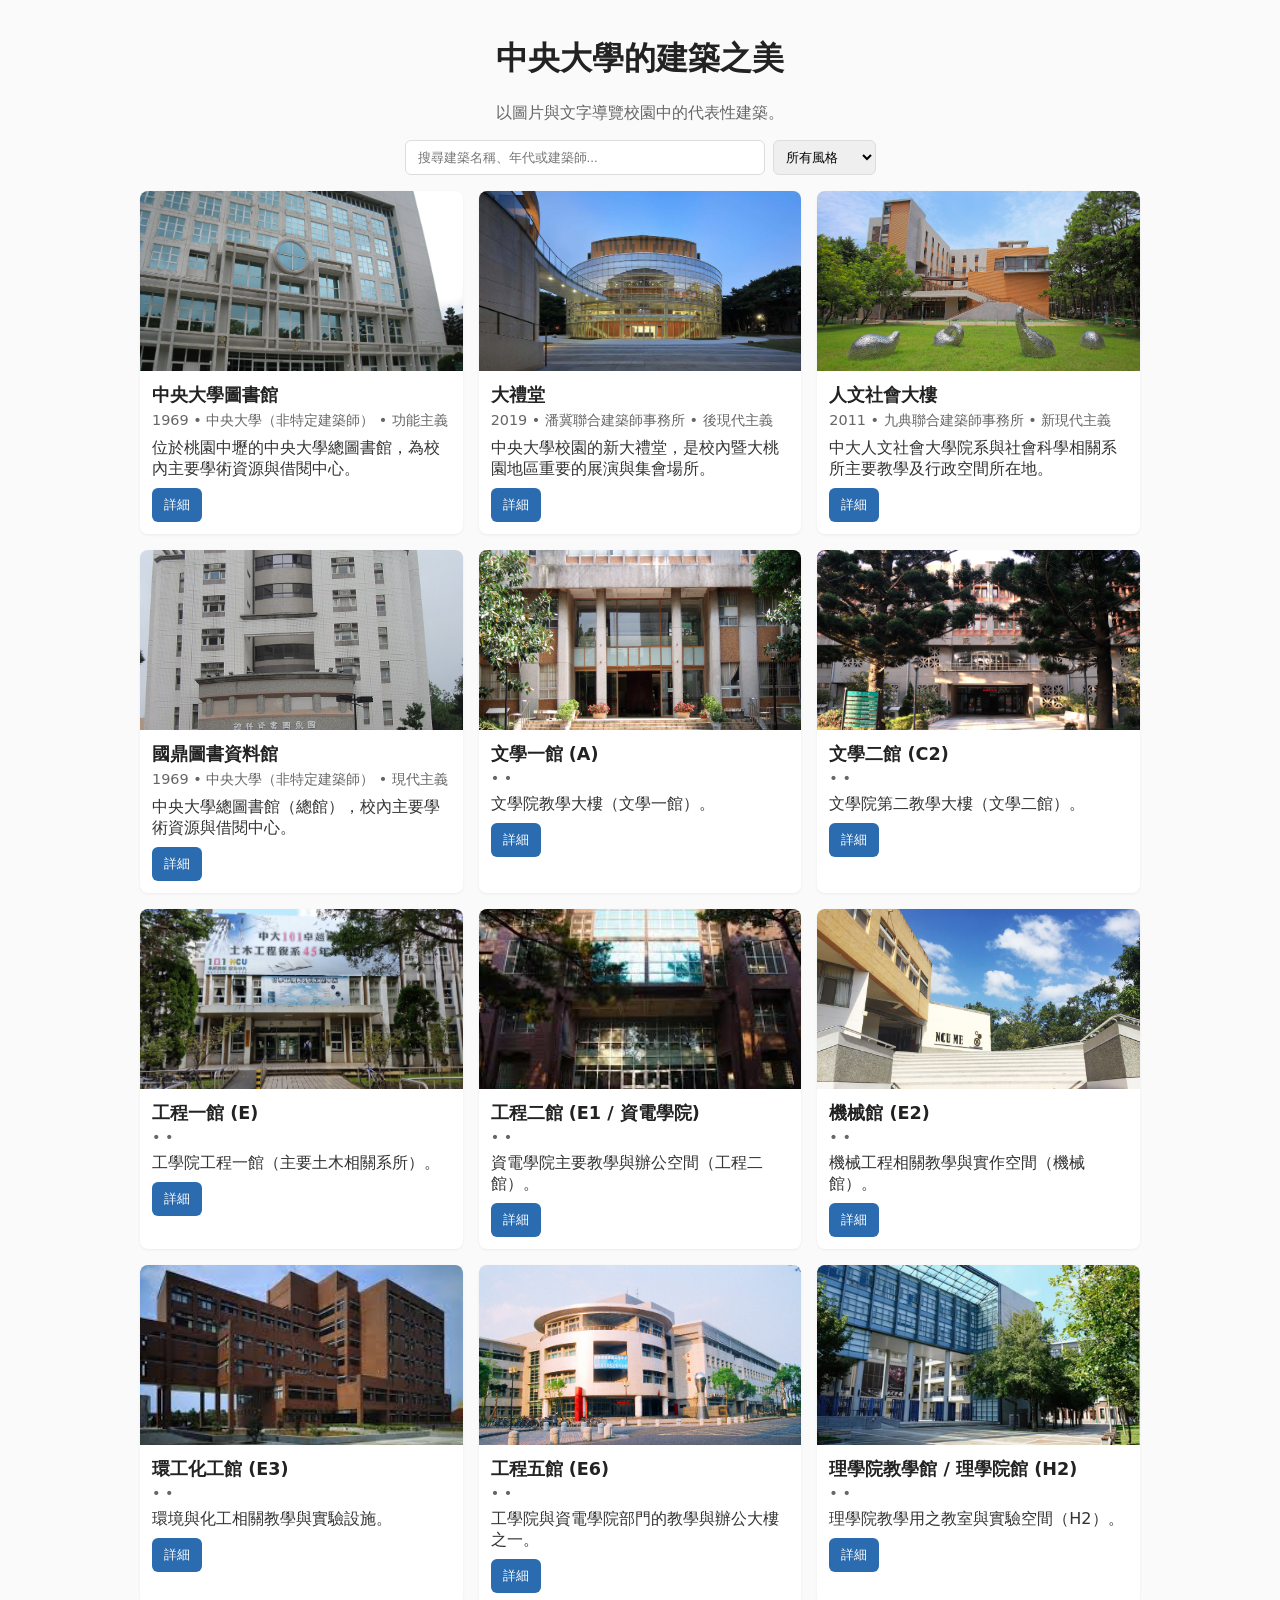
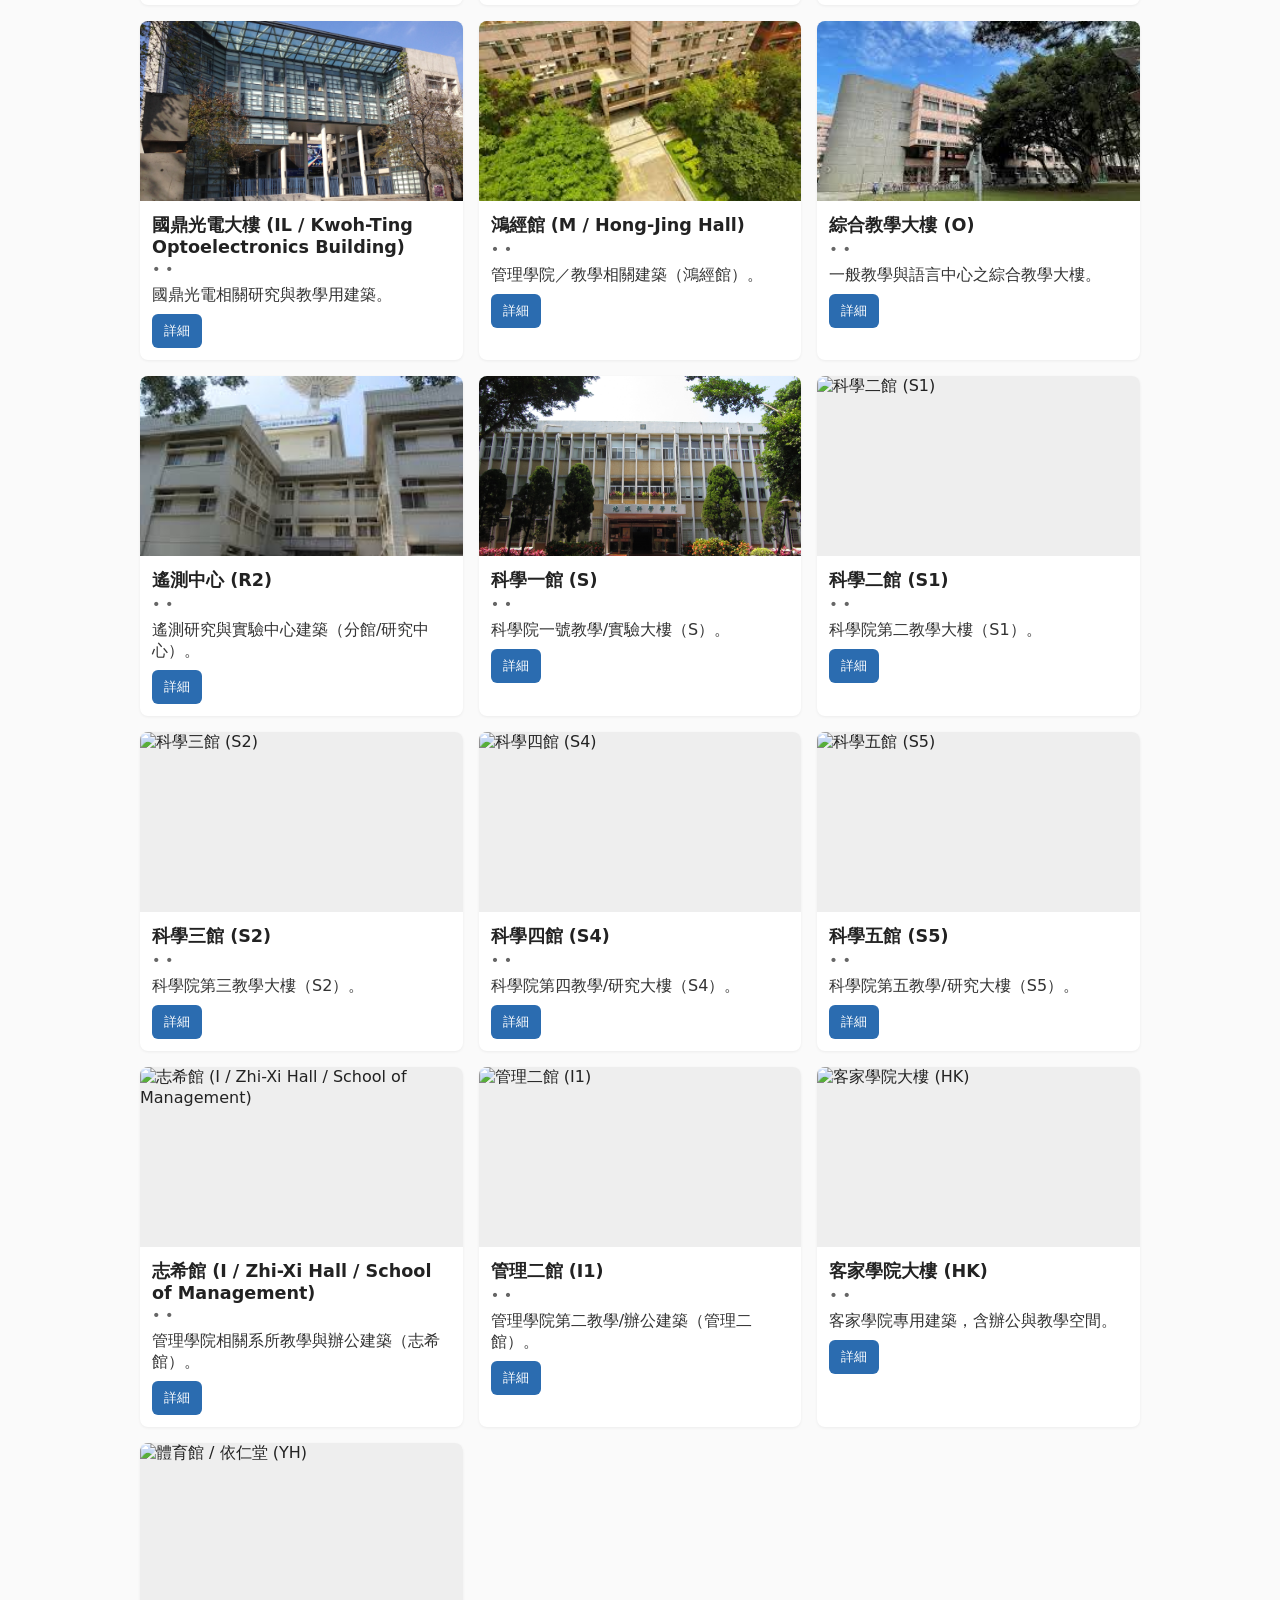
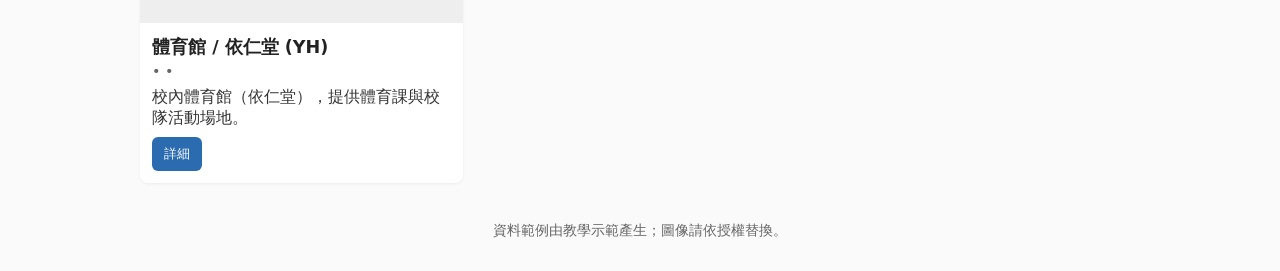
==== generation_final/index.html @ a64202fa "Add files via upload" ====
<!DOCTYPE html>
<html lang="zh-Hant">
<head>
  <meta charset="utf-8" />
  <meta name="viewport" content="width=device-width,initial-scale=1" />
  <title>中央大學的建築之美</title>
  <link rel="stylesheet" href="styles.css" />
</head>
<body>
  <header>
    <h1>中央大學的建築之美</h1>
    <p class="subtitle">以圖片與文字導覽校園中的代表性建築。</p>
    <div class="controls">
      <input id="search" type="search" placeholder="搜尋建築名稱、年代或建築師..." />
      <select id="filter-style">
        <option value="">所有風格</option>
      </select>
    </div>
  </header>

  <main>
    <section id="gallery" class="grid"></section>

    <section id="detail" class="detail hidden">
      <button id="back">← 返回列表</button>
      <div id="detail-content"></div>
    </section>
  </main>

  <footer>
    <p>資料範例由教學示範產生；圖像請依授權替換。</p>
  </footer>

  <script>
    let buildings = [];

    async function loadData() {
      const res = await fetch('data/buildings.json');
      buildings = await res.json();
      populateStyleFilter();
      renderList(buildings);
      const hash = location.hash.slice(1);
      if (hash) showDetailById(Number(hash));
    }

    function populateStyleFilter() {
      const styles = Array.from(new Set(buildings.map(b => b.style))).filter(Boolean);
      const sel = document.getElementById('filter-style');
      styles.forEach(s => {
        const opt = document.createElement('option');
        opt.value = s;
        opt.textContent = s;
        sel.appendChild(opt);
      });
    }

    function renderList(items) {
      const g = document.getElementById('gallery');
      g.innerHTML = '';
      items.forEach(b => {
        const card = document.createElement('article');
        card.className = 'card';

        // 圖片（lazy load 使用 data-src）
        const img = document.createElement('img');
        img.className = 'lazy';
        img.alt = b.name || '';
        img.dataset.src = b.image || ''; // 寫入 data-src 讓 lazy loader 取用
        img.style.background = '#eee';

        // 內容區
        const body = document.createElement('div');
        body.className = 'card-body';

        const h2 = document.createElement('h2');
        h2.textContent = b.name || '';

        const meta = document.createElement('p');
        meta.className = 'meta';
        meta.textContent = `${b.year || ''} • ${b.architect || ''} • ${b.style || ''}`;
        const excerpt = document.createElement('p');
        excerpt.className = 'excerpt';
        const desc = b.description_short || '';
        excerpt.textContent = desc.length > 120 ? desc.substring(0,120) + '...' : desc;

        const btn = document.createElement('button');
        btn.className = 'view';
        btn.textContent = '詳細';
        btn.dataset.id = b.id;
        btn.addEventListener('click', () => showDetailById(Number(btn.dataset.id)));

        // 組合 card
        body.appendChild(h2);
        body.appendChild(meta);
        body.appendChild(excerpt);
        body.appendChild(btn);
        card.appendChild(img);
        card.appendChild(body);
        g.appendChild(card);
      });

      // 啟動 lazy load
      initLazyLoad();
    }


    function initLazyLoad() {
      const imgs = document.querySelectorAll('img.lazy');
      const obs = new IntersectionObserver((entries, observer) => {
        entries.forEach(entry => {
          if (entry.isIntersecting) {
            const img = entry.target;
            img.src = img.dataset.src;
            img.classList.remove('lazy');
            observer.unobserve(img);
          }
        });
      }, { rootMargin: '100px' });
      imgs.forEach(i => obs.observe(i));
    }

    function showDetailById(id) {
      const b = buildings.find(x => x.id === id);
      if (!b) return;
      location.hash = id;
      document.getElementById('gallery').classList.add('hidden');
      const detail = document.getElementById('detail');
      detail.classList.remove('hidden');
      const c = document.getElementById('detail-content');

      // 清空舊內容
      c.innerHTML = '';

      // 標題
      const title = document.createElement('h2');
      title.textContent = b.name || '';

      // meta
      const meta = document.createElement('p');
      meta.className = 'meta';
      meta.textContent = `${b.year || ''} • ${b.architect || ''} • ${b.style || ''}`;

      // 圖片
      const img = document.createElement('img');
      img.src = b.image || '';
      img.alt = b.name || '';

      // 全文描述
      const para = document.createElement('p');
      para.className = 'full';
      para.textContent = b.description_long || '';

      // 插入 DOM
      c.appendChild(title);
      c.appendChild(meta);
      c.appendChild(img);
      c.appendChild(para);

      // 捲動到頂端
      window.scrollTo(0,0);
    }

    document.getElementById('back').addEventListener('click', () => {
      location.hash = '';
      document.getElementById('detail').classList.add('hidden');
      document.getElementById('gallery').classList.remove('hidden');
    });

    document.getElementById('search').addEventListener('input', (e) => {
      applyFilters();
    });

    document.getElementById('filter-style').addEventListener('change', () => {
      applyFilters();
    });

    function applyFilters() {
      const q = document.getElementById('search').value.trim().toLowerCase();
      const style = document.getElementById('filter-style').value;
      const results = buildings.filter(b => {
        const matchQ = !q || (b.name + ' ' + ' ' + b.description_short + ' ' + b.description_long + ' ' + b.architect + ' ' + b.year).toLowerCase().includes(q);
        const matchStyle = !style || b.style === style;
        return matchQ && matchStyle;
      });
      renderList(results);
    }

    window.addEventListener('hashchange', () => {
      const hash = location.hash.slice(1);
      if (!hash) {
        document.getElementById('detail').classList.add('hidden');
        document.getElementById('gallery').classList.remove('hidden');
      }
    });

    loadData();
  </script>
</body>
</html>
---- generation_final/styles.css ----
:root{
  --maxw: 1000px;
  --accent: #2b6cb0;
  --muted: #666;
}
*{box-sizing:border-box}
body{
  font-family: "Noto Sans TC", system-ui, -apple-system, "Segoe UI", Roboto, "Helvetica Neue", Arial;
  margin:0; padding:1rem; background:#fafafa; color:#222;
  display:flex; flex-direction:column; align-items:center;
}
header{ max-width:var(--maxw); width:100%; text-align:center; margin-bottom:1rem;}
.subtitle{ color:var(--muted); margin-top:0.25rem;}
.controls{ display:flex; gap:0.5rem; justify-content:center; margin-top:0.75rem;}
input[type="search"]{ padding:0.5rem 0.75rem; width:360px; border:1px solid #ddd; border-radius:6px;}
select{ padding:0.5rem; border-radius:6px; border:1px solid #ddd;}
main{ max-width:var(--maxw); width:100%;}
.grid{ display:grid; grid-template-columns: repeat(auto-fill,minmax(280px,1fr)); gap:1rem;}
.card{ background:#fff; border-radius:8px; box-shadow:0 1px 3px rgba(0,0,0,0.06); overflow:hidden; display:flex; flex-direction:column;}
.card img{ width:100%; height:180px; object-fit:cover; background:#eee;}
.card-body{ padding:0.75rem;}
.card h2{ margin:0 0 0.25rem 0; font-size:1.1rem;}
.meta{ color:var(--muted); font-size:0.9rem; margin:0 0 0.5rem 0;}
.excerpt{ margin:0 0 0.5rem 0; color:#333;}
button.view{ background:var(--accent); color:#fff; border:none; padding:0.5rem 0.75rem; border-radius:6px; cursor:pointer;}
button#back{ margin-bottom:0.75rem; background:#eee; border:none; padding:0.5rem 0.75rem; border-radius:6px; cursor:pointer;}
.detail img{ width:100%; max-height:420px; object-fit:cover; border-radius:6px; margin:0.5rem 0;}
.hidden{ display:none;}
footer{ max-width:var(--maxw); width:100%; text-align:center; margin-top:1.5rem; color:var(--muted); font-size:0.9rem;}
@media (max-width:520px){
  input[type="search"]{ width:100%; }
  .card img{ height:140px; }
}
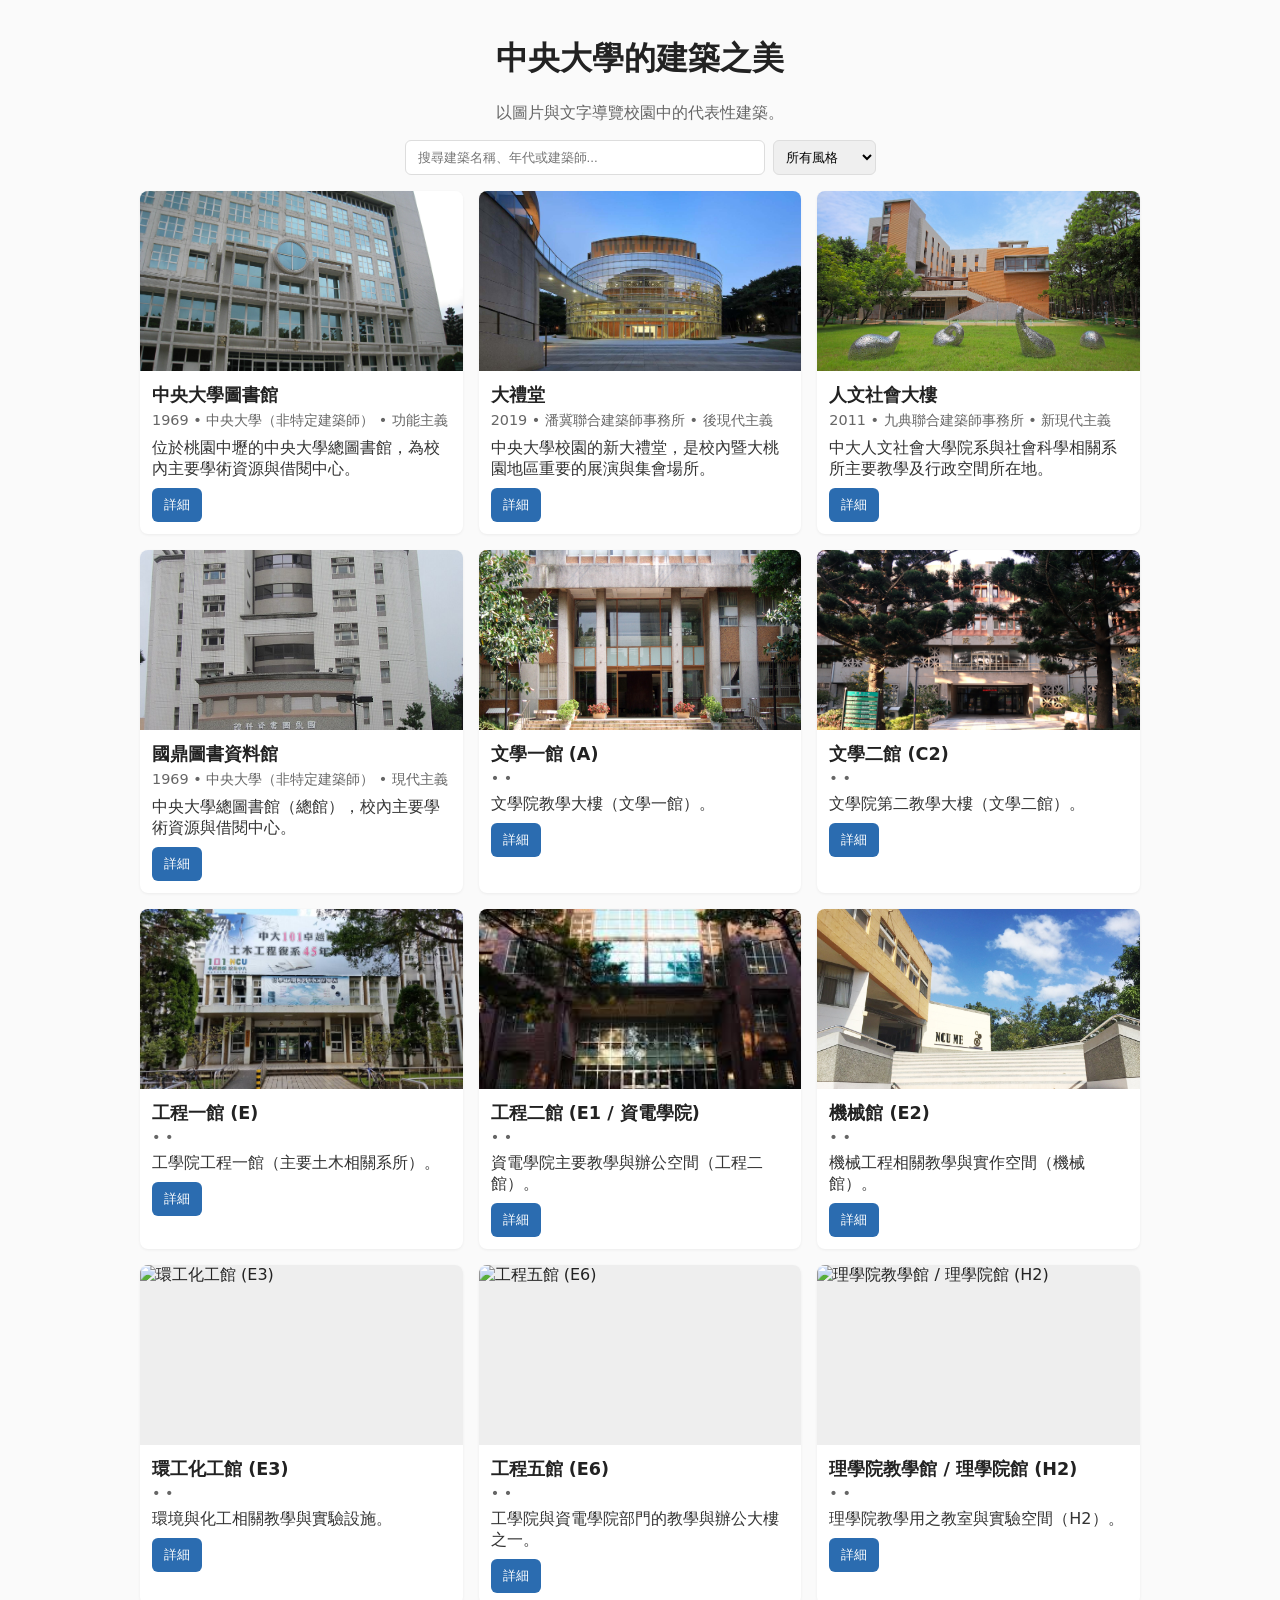
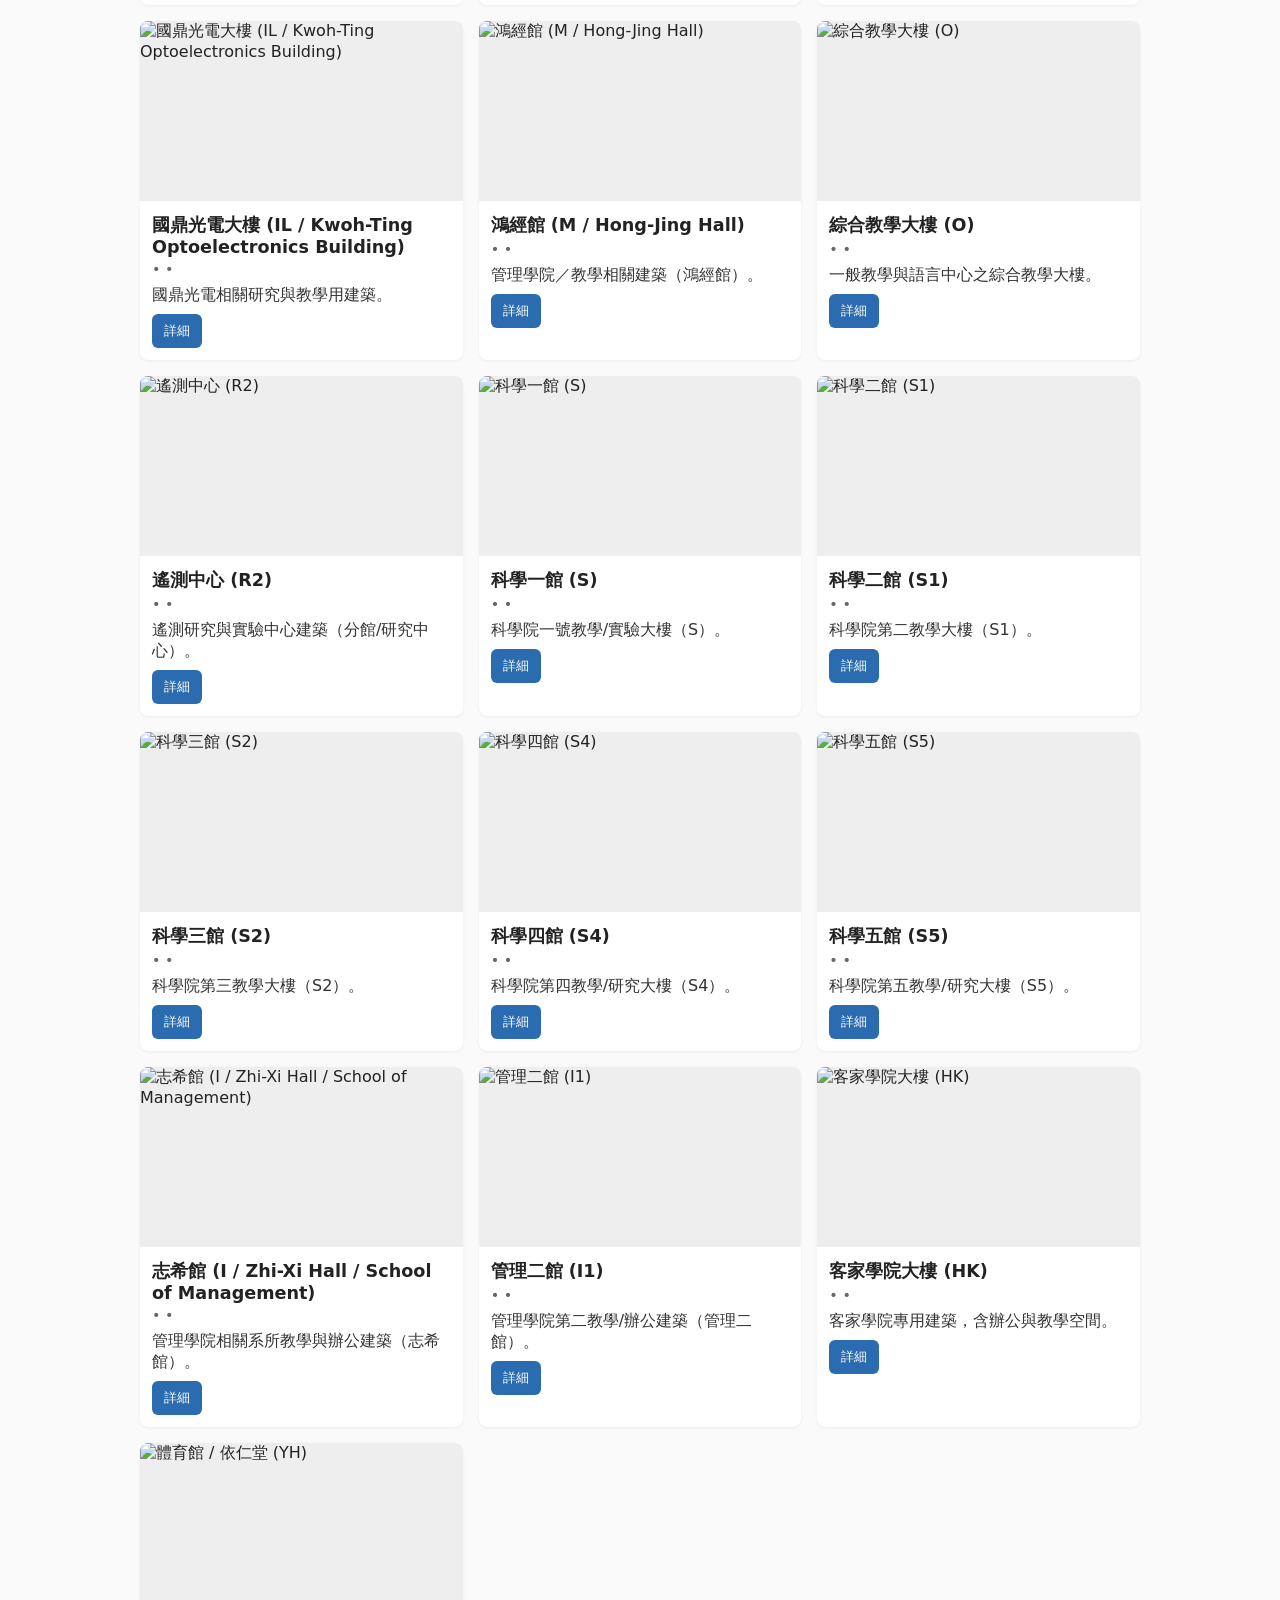
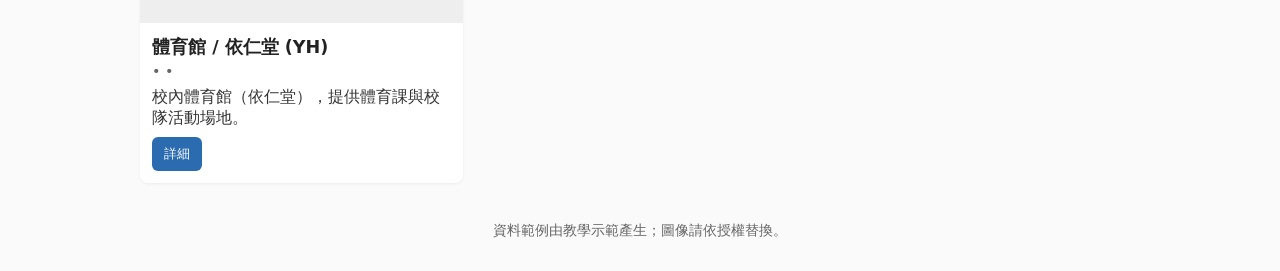
==== commit 9264aecc: "Enhance data loading with error handling and notice Added error handling for data loading and a noti" ====
--- a/generation_final/index.html
+++ b/generation_final/index.html
@@ -19,6 +19,7 @@
   </header>
 
   <main>
+    <div id="notice" class="notice hidden"></div>
     <section id="gallery" class="grid"></section>
 
     <section id="detail" class="detail hidden">
@@ -35,12 +36,20 @@
     let buildings = [];
 
     async function loadData() {
-      const res = await fetch('data/buildings.json');
-      buildings = await res.json();
-      populateStyleFilter();
-      renderList(buildings);
-      const hash = location.hash.slice(1);
-      if (hash) showDetailById(Number(hash));
+      try {
+        const res = await fetch('data/buildings.json');
+        if (!res.ok) throw new Error('資料載入失敗');
+        buildings = await res.json();
+        populateStyleFilter();
+        renderList(buildings);
+        const hash = location.hash.slice(1);
+        if (hash) showDetailById(Number(hash));
+      } catch (err) {
+        console.error('載入資料時發生錯誤：', err);
+        const notice = document.getElementById('notice');
+        notice.textContent = '無法載入資料。請使用 HTTP 伺服器來開啟此頁（例如：在專案資料夾執行 `py -m http.server 8000`），或將資料直接嵌入頁面。';
+        notice.classList.remove('hidden');
+      }
     }
 
     function populateStyleFilter() {
